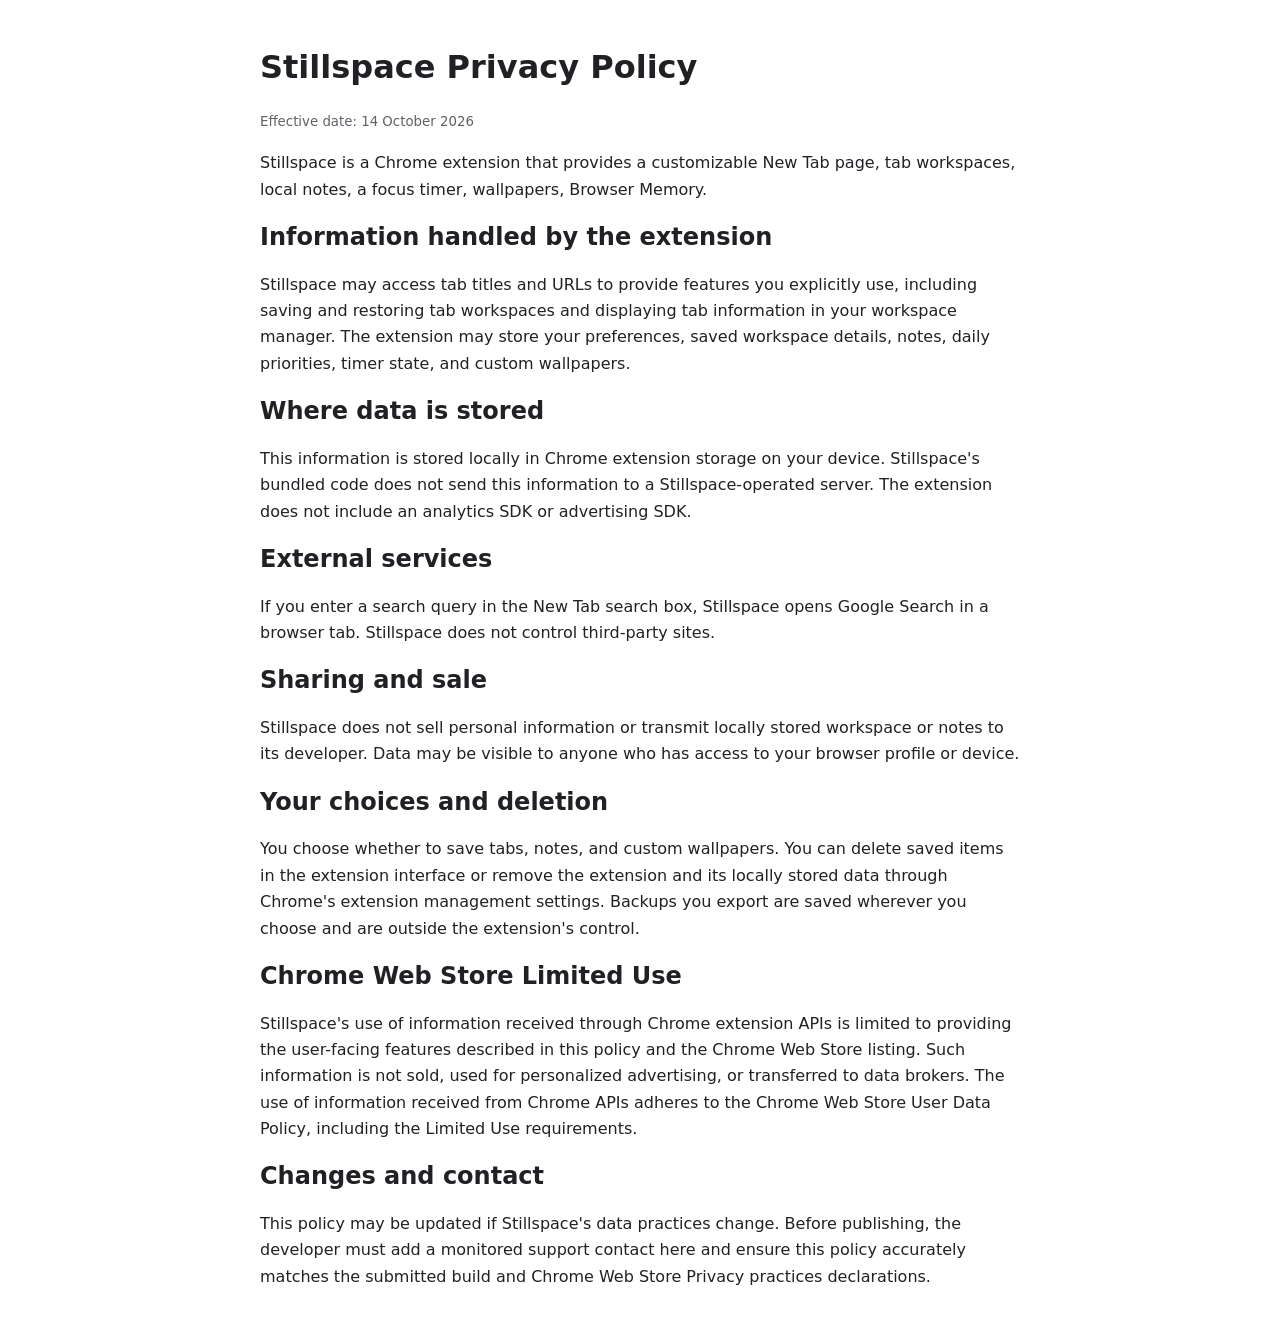
==== PRIVACY-POLICY.html @ 1e831ba9 "chore: baseline Stillspace v2.18.0" ====
<!doctype html>
<html lang="en"><head><meta charset="utf-8"><meta name="viewport" content="width=device-width,initial-scale=1"><title>Stillspace Privacy Policy</title><style>body{max-width:760px;margin:48px auto;padding:0 22px;font:16px/1.65 system-ui,sans-serif;color:#202124}h1,h2{line-height:1.2}small{color:#5f6368}</style></head><body>
<h1>Stillspace Privacy Policy</h1><small>Effective date: 14 October 2026</small>
<p>Stillspace is a Chrome extension that provides a customizable New Tab page, tab workspaces, local notes, a focus timer, wallpapers, Browser Memory.</p>
<h2>Information handled by the extension</h2>
<p>Stillspace may access tab titles and URLs to provide features you explicitly use, including saving and restoring tab workspaces and displaying tab information in your workspace manager. The extension may store your preferences, saved workspace details, notes, daily priorities, timer state, and custom wallpapers.</p>
<h2>Where data is stored</h2>
<p>This information is stored locally in Chrome extension storage on your device. Stillspace's bundled code does not send this information to a Stillspace-operated server. The extension does not include an analytics SDK or advertising SDK.</p>
<h2>External services</h2>
<p>If you enter a search query in the New Tab search box, Stillspace opens Google Search in a browser tab. Stillspace does not control third-party sites.</p>
<h2>Sharing and sale</h2>
<p>Stillspace does not sell personal information or transmit locally stored workspace or notes to its developer. Data may be visible to anyone who has access to your browser profile or device.</p>
<h2>Your choices and deletion</h2>
<p>You choose whether to save tabs, notes, and custom wallpapers. You can delete saved items in the extension interface or remove the extension and its locally stored data through Chrome's extension management settings. Backups you export are saved wherever you choose and are outside the extension's control.</p>
<h2>Chrome Web Store Limited Use</h2>
<p>Stillspace's use of information received through Chrome extension APIs is limited to providing the user-facing features described in this policy and the Chrome Web Store listing. Such information is not sold, used for personalized advertising, or transferred to data brokers. The use of information received from Chrome APIs adheres to the Chrome Web Store User Data Policy, including the Limited Use requirements.</p>
<h2>Changes and contact</h2>
<p>This policy may be updated if Stillspace's data practices change. Before publishing, the developer must add a monitored support contact here and ensure this policy accurately matches the submitted build and Chrome Web Store Privacy practices declarations.</p>
</body></html>
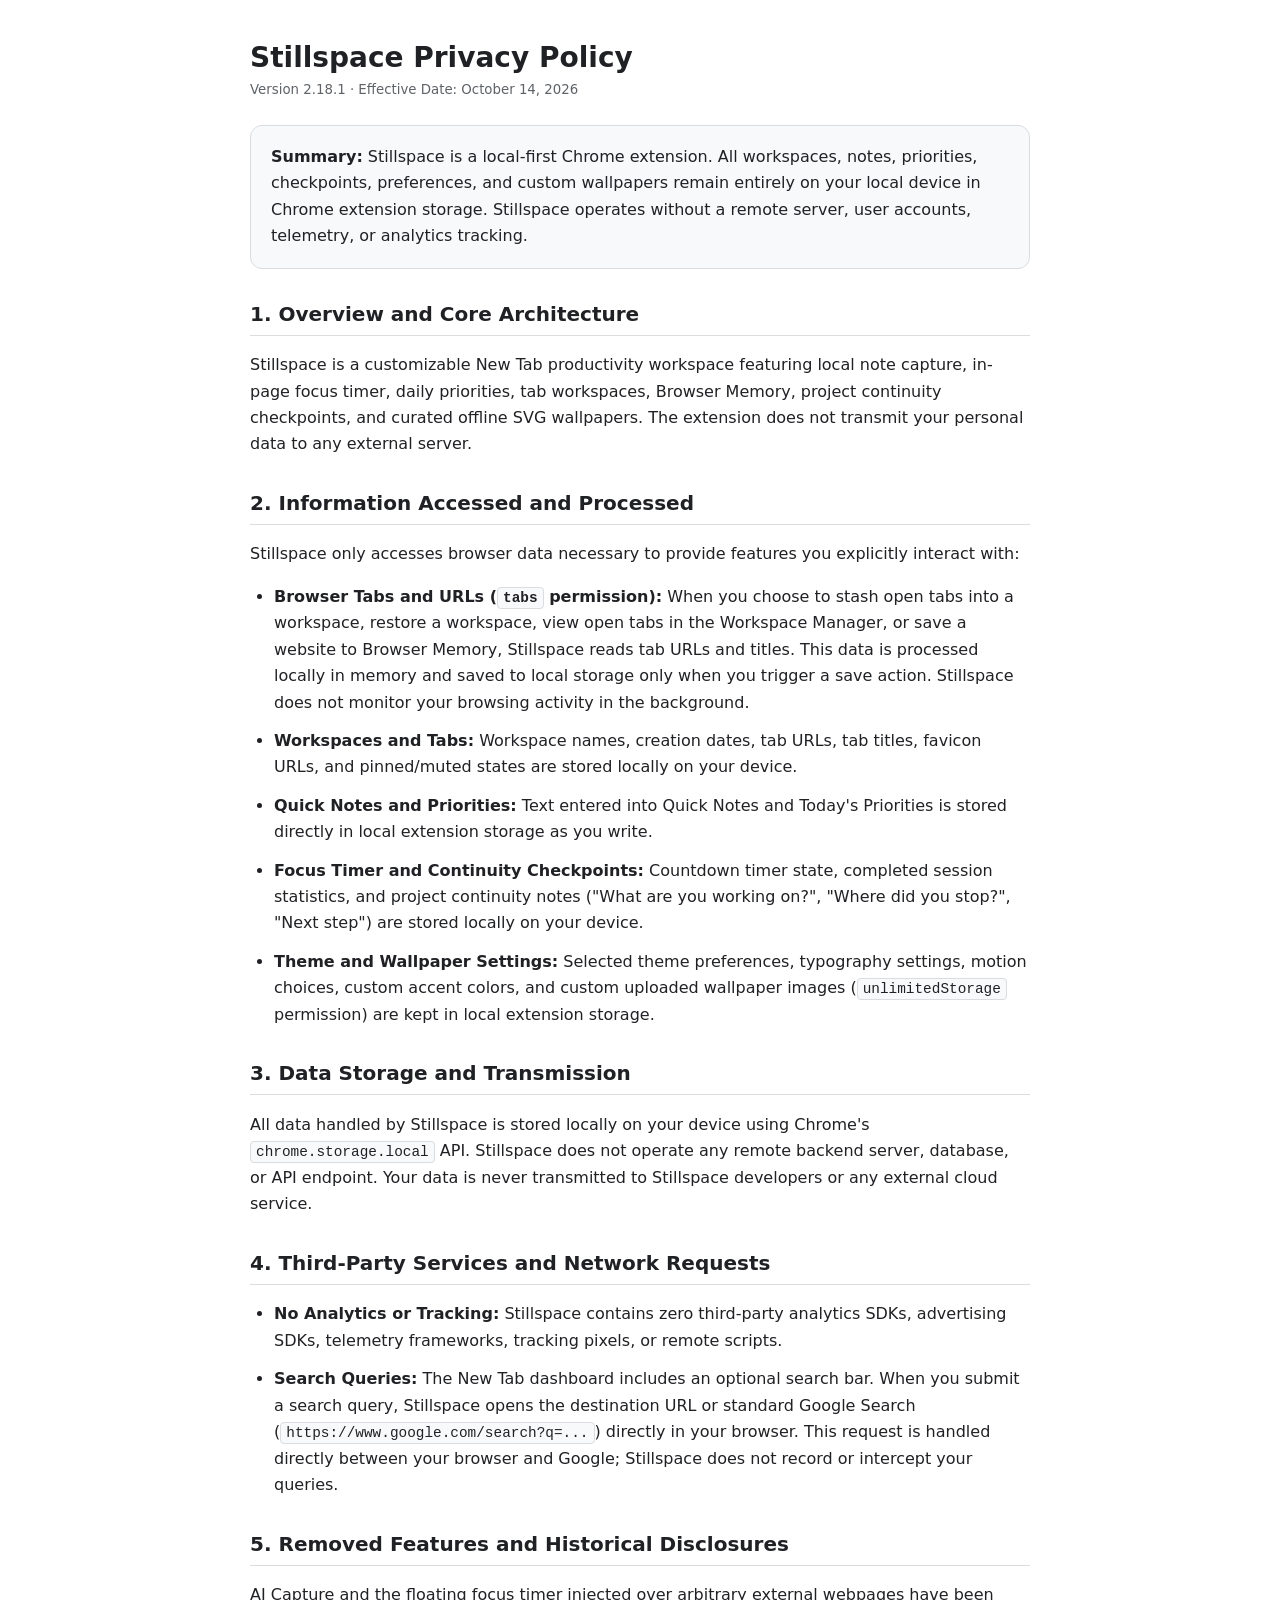
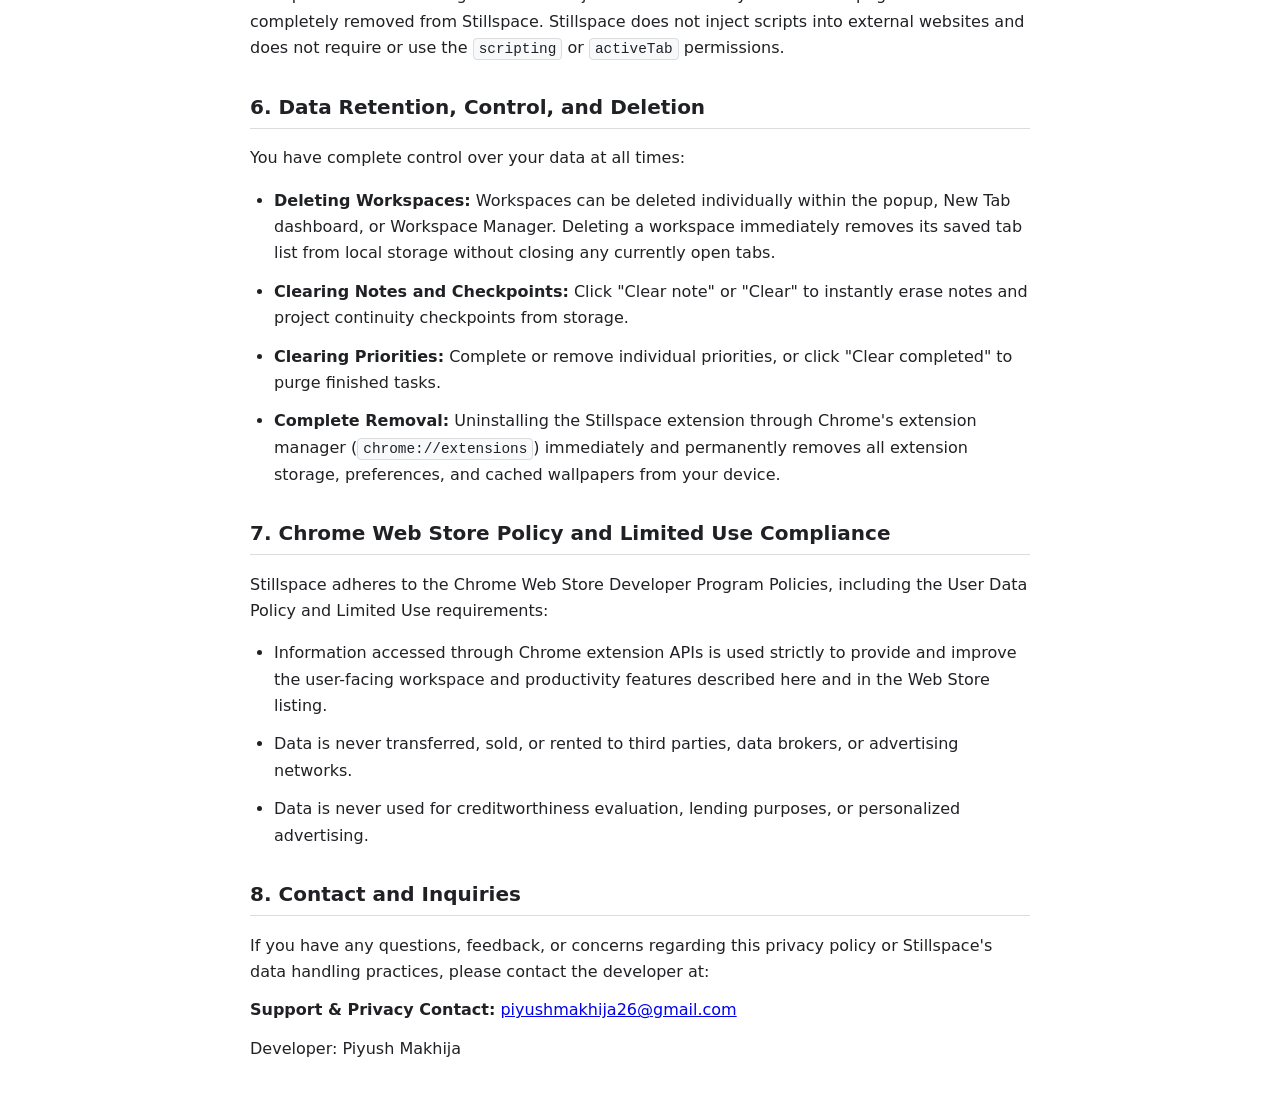
==== commit 58674e42: "chore(release): prepare v2.18.1 for Chrome Web Store compliance and testing" ====
--- a/PRIVACY-POLICY.html
+++ b/PRIVACY-POLICY.html
@@ -1,19 +1,75 @@
 <!doctype html>
-<html lang="en"><head><meta charset="utf-8"><meta name="viewport" content="width=device-width,initial-scale=1"><title>Stillspace Privacy Policy</title><style>body{max-width:760px;margin:48px auto;padding:0 22px;font:16px/1.65 system-ui,sans-serif;color:#202124}h1,h2{line-height:1.2}small{color:#5f6368}</style></head><body>
-<h1>Stillspace Privacy Policy</h1><small>Effective date: 14 October 2026</small>
-<p>Stillspace is a Chrome extension that provides a customizable New Tab page, tab workspaces, local notes, a focus timer, wallpapers, Browser Memory.</p>
-<h2>Information handled by the extension</h2>
-<p>Stillspace may access tab titles and URLs to provide features you explicitly use, including saving and restoring tab workspaces and displaying tab information in your workspace manager. The extension may store your preferences, saved workspace details, notes, daily priorities, timer state, and custom wallpapers.</p>
-<h2>Where data is stored</h2>
-<p>This information is stored locally in Chrome extension storage on your device. Stillspace's bundled code does not send this information to a Stillspace-operated server. The extension does not include an analytics SDK or advertising SDK.</p>
-<h2>External services</h2>
-<p>If you enter a search query in the New Tab search box, Stillspace opens Google Search in a browser tab. Stillspace does not control third-party sites.</p>
-<h2>Sharing and sale</h2>
-<p>Stillspace does not sell personal information or transmit locally stored workspace or notes to its developer. Data may be visible to anyone who has access to your browser profile or device.</p>
-<h2>Your choices and deletion</h2>
-<p>You choose whether to save tabs, notes, and custom wallpapers. You can delete saved items in the extension interface or remove the extension and its locally stored data through Chrome's extension management settings. Backups you export are saved wherever you choose and are outside the extension's control.</p>
-<h2>Chrome Web Store Limited Use</h2>
-<p>Stillspace's use of information received through Chrome extension APIs is limited to providing the user-facing features described in this policy and the Chrome Web Store listing. Such information is not sold, used for personalized advertising, or transferred to data brokers. The use of information received from Chrome APIs adheres to the Chrome Web Store User Data Policy, including the Limited Use requirements.</p>
-<h2>Changes and contact</h2>
-<p>This policy may be updated if Stillspace's data practices change. Before publishing, the developer must add a monitored support contact here and ensure this policy accurately matches the submitted build and Chrome Web Store Privacy practices declarations.</p>
-</body></html>
+<html lang="en">
+<head>
+  <meta charset="utf-8">
+  <meta name="viewport" content="width=device-width,initial-scale=1">
+  <title>Stillspace Privacy Policy</title>
+  <style>
+    :root { color-scheme: light dark; --bg: #ffffff; --text: #202124; --muted: #5f6368; --line: #dadce0; --card: #f8f9fa; }
+    @media (prefers-color-scheme: dark) { :root { --bg: #0e1117; --text: #e6edf3; --muted: #8b949e; --line: #30363d; --card: #161b22; } }
+    body { max-width: 780px; margin: 40px auto; padding: 0 24px; font: 16px/1.65 system-ui, -apple-system, BlinkMacSystemFont, "Segoe UI", Roboto, sans-serif; color: var(--text); background: var(--bg); }
+    h1 { font-size: 28px; line-height: 1.25; margin-bottom: 4px; }
+    h2 { font-size: 20px; line-height: 1.3; margin-top: 32px; border-bottom: 1px solid var(--line); padding-bottom: 8px; }
+    small { display: block; color: var(--muted); margin-bottom: 24px; }
+    p, li { margin: 12px 0; }
+    ul { padding-left: 24px; }
+    code { font-size: 0.9em; padding: 2px 5px; border-radius: 4px; background: var(--card); border: 1px solid var(--line); }
+    .highlight-card { padding: 18px 20px; border-radius: 12px; background: var(--card); border: 1px solid var(--line); margin: 20px 0; }
+  </style>
+</head>
+<body>
+  <h1>Stillspace Privacy Policy</h1>
+  <small>Version 2.18.1 · Effective Date: October 14, 2026</small>
+
+  <div class="highlight-card">
+    <strong>Summary:</strong> Stillspace is a local-first Chrome extension. All workspaces, notes, priorities, checkpoints, preferences, and custom wallpapers remain entirely on your local device in Chrome extension storage. Stillspace operates without a remote server, user accounts, telemetry, or analytics tracking.
+  </div>
+
+  <h2>1. Overview and Core Architecture</h2>
+  <p>Stillspace is a customizable New Tab productivity workspace featuring local note capture, in-page focus timer, daily priorities, tab workspaces, Browser Memory, project continuity checkpoints, and curated offline SVG wallpapers. The extension does not transmit your personal data to any external server.</p>
+
+  <h2>2. Information Accessed and Processed</h2>
+  <p>Stillspace only accesses browser data necessary to provide features you explicitly interact with:</p>
+  <ul>
+    <li><strong>Browser Tabs and URLs (<code>tabs</code> permission):</strong> When you choose to stash open tabs into a workspace, restore a workspace, view open tabs in the Workspace Manager, or save a website to Browser Memory, Stillspace reads tab URLs and titles. This data is processed locally in memory and saved to local storage only when you trigger a save action. Stillspace does not monitor your browsing activity in the background.</li>
+    <li><strong>Workspaces and Tabs:</strong> Workspace names, creation dates, tab URLs, tab titles, favicon URLs, and pinned/muted states are stored locally on your device.</li>
+    <li><strong>Quick Notes and Priorities:</strong> Text entered into Quick Notes and Today's Priorities is stored directly in local extension storage as you write.</li>
+    <li><strong>Focus Timer and Continuity Checkpoints:</strong> Countdown timer state, completed session statistics, and project continuity notes ("What are you working on?", "Where did you stop?", "Next step") are stored locally on your device.</li>
+    <li><strong>Theme and Wallpaper Settings:</strong> Selected theme preferences, typography settings, motion choices, custom accent colors, and custom uploaded wallpaper images (<code>unlimitedStorage</code> permission) are kept in local extension storage.</li>
+  </ul>
+
+  <h2>3. Data Storage and Transmission</h2>
+  <p>All data handled by Stillspace is stored locally on your device using Chrome's <code>chrome.storage.local</code> API. Stillspace does not operate any remote backend server, database, or API endpoint. Your data is never transmitted to Stillspace developers or any external cloud service.</p>
+
+  <h2>4. Third-Party Services and Network Requests</h2>
+  <ul>
+    <li><strong>No Analytics or Tracking:</strong> Stillspace contains zero third-party analytics SDKs, advertising SDKs, telemetry frameworks, tracking pixels, or remote scripts.</li>
+    <li><strong>Search Queries:</strong> The New Tab dashboard includes an optional search bar. When you submit a search query, Stillspace opens the destination URL or standard Google Search (<code>https://www.google.com/search?q=...</code>) directly in your browser. This request is handled directly between your browser and Google; Stillspace does not record or intercept your queries.</li>
+  </ul>
+
+  <h2>5. Removed Features and Historical Disclosures</h2>
+  <p>AI Capture and the floating focus timer injected over arbitrary external webpages have been completely removed from Stillspace. Stillspace does not inject scripts into external websites and does not require or use the <code>scripting</code> or <code>activeTab</code> permissions.</p>
+
+  <h2>6. Data Retention, Control, and Deletion</h2>
+  <p>You have complete control over your data at all times:</p>
+  <ul>
+    <li><strong>Deleting Workspaces:</strong> Workspaces can be deleted individually within the popup, New Tab dashboard, or Workspace Manager. Deleting a workspace immediately removes its saved tab list from local storage without closing any currently open tabs.</li>
+    <li><strong>Clearing Notes and Checkpoints:</strong> Click "Clear note" or "Clear" to instantly erase notes and project continuity checkpoints from storage.</li>
+    <li><strong>Clearing Priorities:</strong> Complete or remove individual priorities, or click "Clear completed" to purge finished tasks.</li>
+    <li><strong>Complete Removal:</strong> Uninstalling the Stillspace extension through Chrome's extension manager (<code>chrome://extensions</code>) immediately and permanently removes all extension storage, preferences, and cached wallpapers from your device.</li>
+  </ul>
+
+  <h2>7. Chrome Web Store Policy and Limited Use Compliance</h2>
+  <p>Stillspace adheres to the Chrome Web Store Developer Program Policies, including the User Data Policy and Limited Use requirements:</p>
+  <ul>
+    <li>Information accessed through Chrome extension APIs is used strictly to provide and improve the user-facing workspace and productivity features described here and in the Web Store listing.</li>
+    <li>Data is never transferred, sold, or rented to third parties, data brokers, or advertising networks.</li>
+    <li>Data is never used for creditworthiness evaluation, lending purposes, or personalized advertising.</li>
+  </ul>
+
+  <h2>8. Contact and Inquiries</h2>
+  <p>If you have any questions, feedback, or concerns regarding this privacy policy or Stillspace's data handling practices, please contact the developer at:</p>
+  <p><strong>Support &amp; Privacy Contact:</strong> <a href="mailto:piyushmakhija26@gmail.com">piyushmakhija26@gmail.com</a></p>
+  <p>Developer: Piyush Makhija</p>
+</body>
+</html>
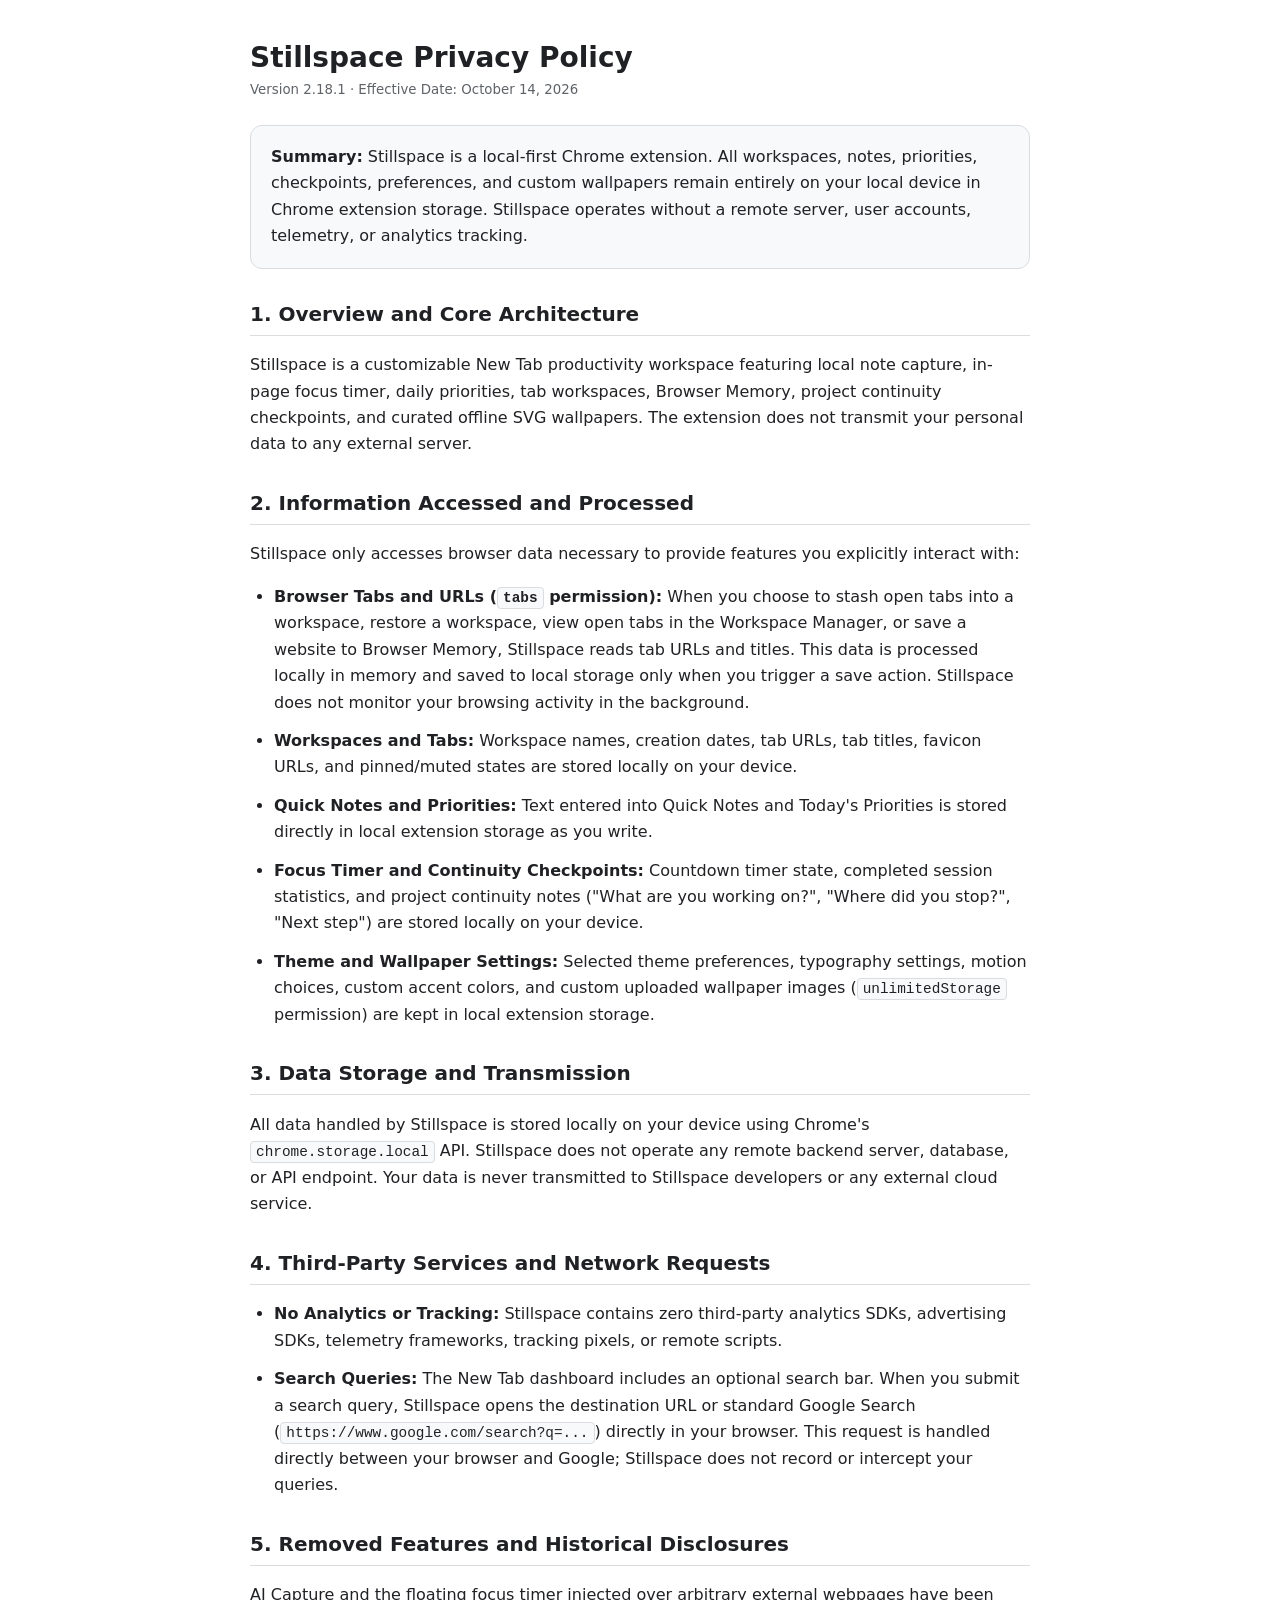
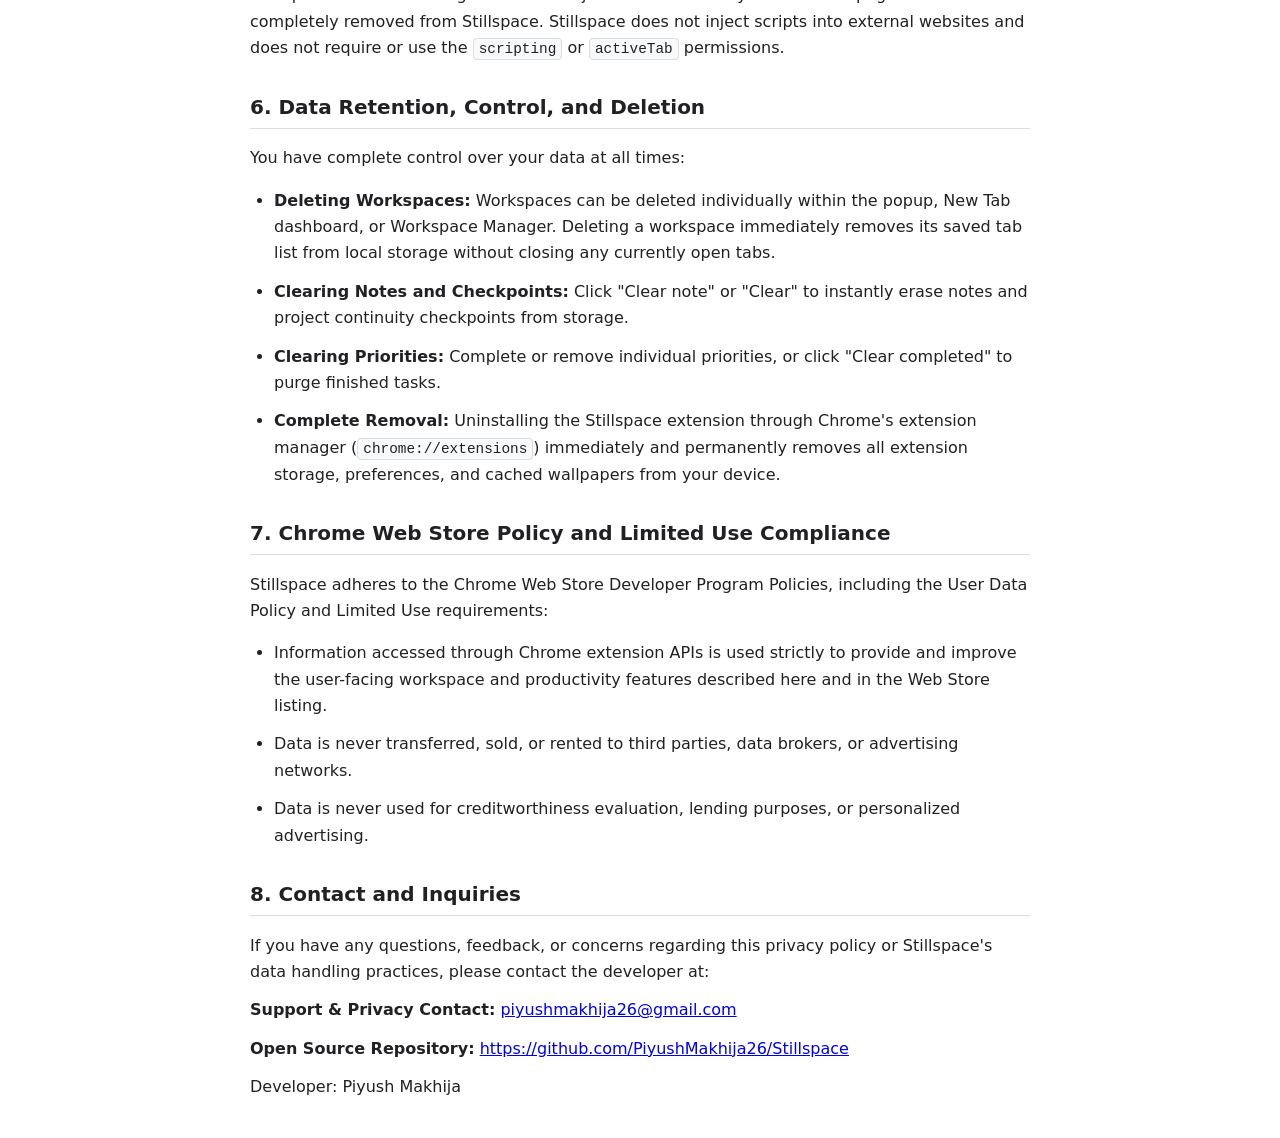
==== commit 242d8e78: "chore(release): configure GitHub Pages deployment and public privacy policy link" ====
--- a/PRIVACY-POLICY.html
+++ b/PRIVACY-POLICY.html
@@ -70,6 +70,7 @@
   <h2>8. Contact and Inquiries</h2>
   <p>If you have any questions, feedback, or concerns regarding this privacy policy or Stillspace's data handling practices, please contact the developer at:</p>
   <p><strong>Support &amp; Privacy Contact:</strong> <a href="mailto:piyushmakhija26@gmail.com">piyushmakhija26@gmail.com</a></p>
+  <p><strong>Open Source Repository:</strong> <a href="https://github.com/PiyushMakhija26/Stillspace" target="_blank" rel="noopener">https://github.com/PiyushMakhija26/Stillspace</a></p>
   <p>Developer: Piyush Makhija</p>
 </body>
 </html>
